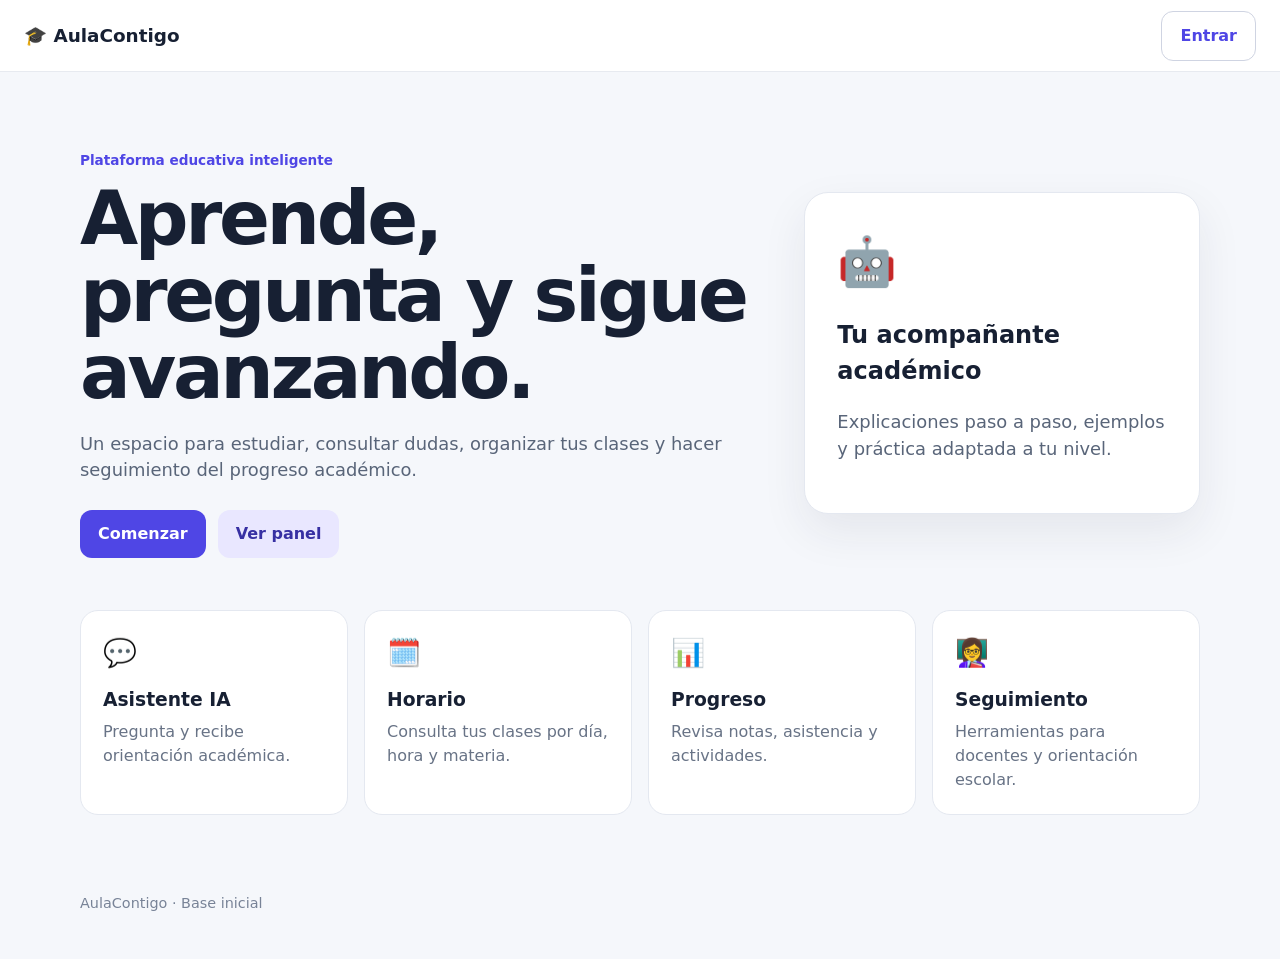
==== index.html @ 8eadef19 "feat: initialize AulaContigo platform" ====
<!doctype html><html lang="es"><head><meta charset="utf-8"><meta name="viewport" content="width=device-width,initial-scale=1"><title>AulaContigo | Aprende, pregunta y sigue avanzando</title><link rel="stylesheet" href="css/style.css"></head><body><header class="topbar"><a class="brand" href="./">🎓 AulaContigo</a><a class="btn btn-outline" href="pages/login.html">Entrar</a></header><main><section class="hero container"><div><span class="eyebrow">Plataforma educativa inteligente</span><h1>Aprende, pregunta y sigue avanzando.</h1><p>Un espacio para estudiar, consultar dudas, organizar tus clases y hacer seguimiento del progreso académico.</p><div class="actions"><a class="btn" href="pages/login.html">Comenzar</a><a class="btn btn-soft" href="pages/student-dashboard.html">Ver panel</a></div></div><div class="hero-card"><div class="avatar">🤖</div><h2>Tu acompañante académico</h2><p>Explicaciones paso a paso, ejemplos y práctica adaptada a tu nivel.</p></div></section><section class="container grid-4"><article class="card"><span>💬</span><h3>Asistente IA</h3><p>Pregunta y recibe orientación académica.</p></article><article class="card"><span>🗓️</span><h3>Horario</h3><p>Consulta tus clases por día, hora y materia.</p></article><article class="card"><span>📊</span><h3>Progreso</h3><p>Revisa notas, asistencia y actividades.</p></article><article class="card"><span>👩‍🏫</span><h3>Seguimiento</h3><p>Herramientas para docentes y orientación escolar.</p></article></section></main><footer class="container footer">AulaContigo · Base inicial</footer><script src="js/app.js"></script></body></html>
---- css/style.css ----
:root{font-family:Inter,system-ui,-apple-system,BlinkMacSystemFont,"Segoe UI",sans-serif;color:#172033;background:#f5f7fb;line-height:1.5}*{box-sizing:border-box}body{margin:0;min-width:320px}.container{width:min(1120px,calc(100% - 32px));margin:auto}.topbar{height:72px;padding:0 24px;display:flex;align-items:center;justify-content:space-between;background:#fff;border-bottom:1px solid #e7eaf0;position:sticky;top:0;z-index:10}.brand{font-weight:800;font-size:1.15rem;color:#172033;text-decoration:none}.hero{display:grid;grid-template-columns:1.4fr .8fr;gap:32px;align-items:center;padding:76px 0 52px}.eyebrow{display:inline-block;font-size:.85rem;font-weight:700;color:#4f46e5;margin-bottom:10px}.hero h1{font-size:clamp(2.3rem,6vw,4.7rem);line-height:1.02;margin:0 0 20px;letter-spacing:-.045em}.hero p{font-size:1.12rem;color:#596579;max-width:680px}.actions{display:flex;gap:12px;flex-wrap:wrap;margin-top:26px}.btn{display:inline-flex;align-items:center;justify-content:center;border:0;border-radius:12px;padding:12px 18px;background:#4f46e5;color:#fff;text-decoration:none;font-weight:750;cursor:pointer}.btn-outline{background:#fff;color:#4f46e5;border:1px solid #cfd4e2}.btn-soft{background:#e9e7ff;color:#3730a3}.hero-card{background:#fff;border:1px solid #e4e8f0;border-radius:24px;padding:32px;box-shadow:0 18px 45px rgba(32,42,70,.08)}.avatar{font-size:3rem}.grid-4{display:grid;grid-template-columns:repeat(4,1fr);gap:16px;padding-bottom:50px}.card{background:#fff;border:1px solid #e4e8f0;border-radius:18px;padding:22px}.card span{font-size:1.7rem}.card h3{margin:12px 0 6px}.card p{margin:0;color:#687386}.footer{padding:28px 0 44px;color:#788397;font-size:.9rem}.page{padding:42px 0}.panel{background:#fff;border:1px solid #e4e8f0;border-radius:20px;padding:24px;box-shadow:0 12px 35px rgba(32,42,70,.06)}.form{max-width:460px;margin:50px auto}.form label{display:block;font-weight:700;margin:16px 0 7px}.form input{width:100%;padding:12px 14px;border:1px solid #cfd5e2;border-radius:10px;font:inherit}.muted{color:#687386}.schedule{display:grid;gap:14px}.day{background:#fff;border:1px solid #e4e8f0;border-radius:16px;padding:18px}.class-row{display:grid;grid-template-columns:100px 1fr auto;gap:16px;padding:13px 0;border-top:1px solid #edf0f5}.class-row:first-of-type{border-top:0}.status{display:inline-flex;border-radius:999px;padding:5px 10px;font-size:.78rem;font-weight:700;background:#e8f7ee;color:#18733b}@media(max-width:800px){.hero{grid-template-columns:1fr;padding-top:48px}.grid-4{grid-template-columns:1fr 1fr}}@media(max-width:520px){.grid-4{grid-template-columns:1fr}.topbar{padding:0 16px}.container{width:min(100% - 24px,1120px)}.class-row{grid-template-columns:1fr;gap:4px}}
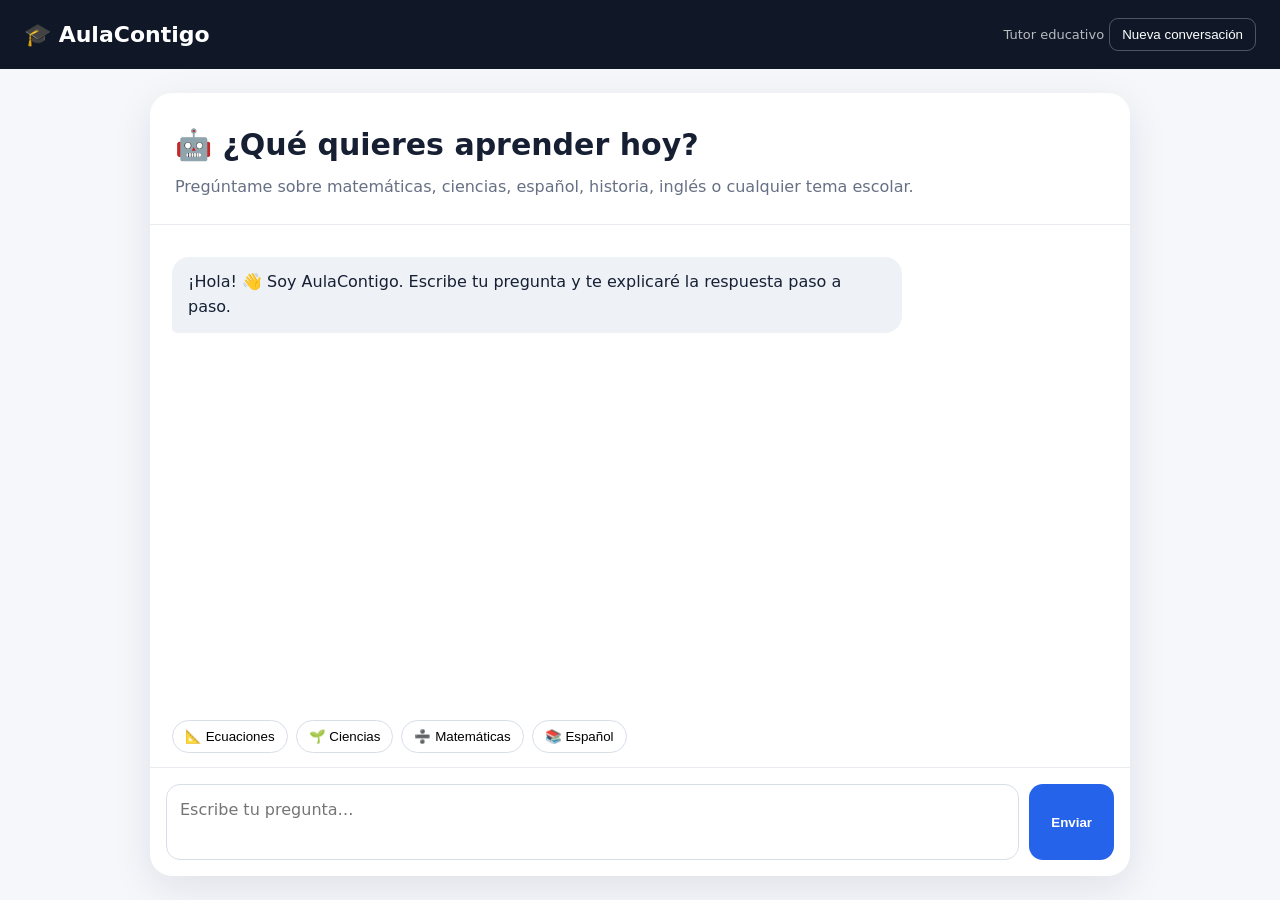
==== commit 0e4d1d8f: "Make chatbot the main AulaContigo page" ====
--- a/index.html
+++ b/index.html
@@ -1 +1 @@
-<!doctype html><html lang="es"><head><meta charset="utf-8"><meta name="viewport" content="width=device-width,initial-scale=1"><title>AulaContigo | Aprende, pregunta y sigue avanzando</title><link rel="stylesheet" href="css/style.css"></head><body><header class="topbar"><a class="brand" href="./">🎓 AulaContigo</a><a class="btn btn-outline" href="pages/login.html">Entrar</a></header><main><section class="hero container"><div><span class="eyebrow">Plataforma educativa inteligente</span><h1>Aprende, pregunta y sigue avanzando.</h1><p>Un espacio para estudiar, consultar dudas, organizar tus clases y hacer seguimiento del progreso académico.</p><div class="actions"><a class="btn" href="pages/login.html">Comenzar</a><a class="btn btn-soft" href="pages/student-dashboard.html">Ver panel</a></div></div><div class="hero-card"><div class="avatar">🤖</div><h2>Tu acompañante académico</h2><p>Explicaciones paso a paso, ejemplos y práctica adaptada a tu nivel.</p></div></section><section class="container grid-4"><article class="card"><span>💬</span><h3>Asistente IA</h3><p>Pregunta y recibe orientación académica.</p></article><article class="card"><span>🗓️</span><h3>Horario</h3><p>Consulta tus clases por día, hora y materia.</p></article><article class="card"><span>📊</span><h3>Progreso</h3><p>Revisa notas, asistencia y actividades.</p></article><article class="card"><span>👩‍🏫</span><h3>Seguimiento</h3><p>Herramientas para docentes y orientación escolar.</p></article></section></main><footer class="container footer">AulaContigo · Base inicial</footer><script src="js/app.js"></script></body></html>+<!doctype html><html lang="es"><head><meta charset="utf-8"><meta name="viewport" content="width=device-width,initial-scale=1"><meta http-equiv="refresh" content="0; url=pages/assistant.html"><title>AulaContigo</title></head><body><p>Abriendo AulaContigo… <a href="pages/assistant.html">Entrar al chatbot</a></p></body></html>
